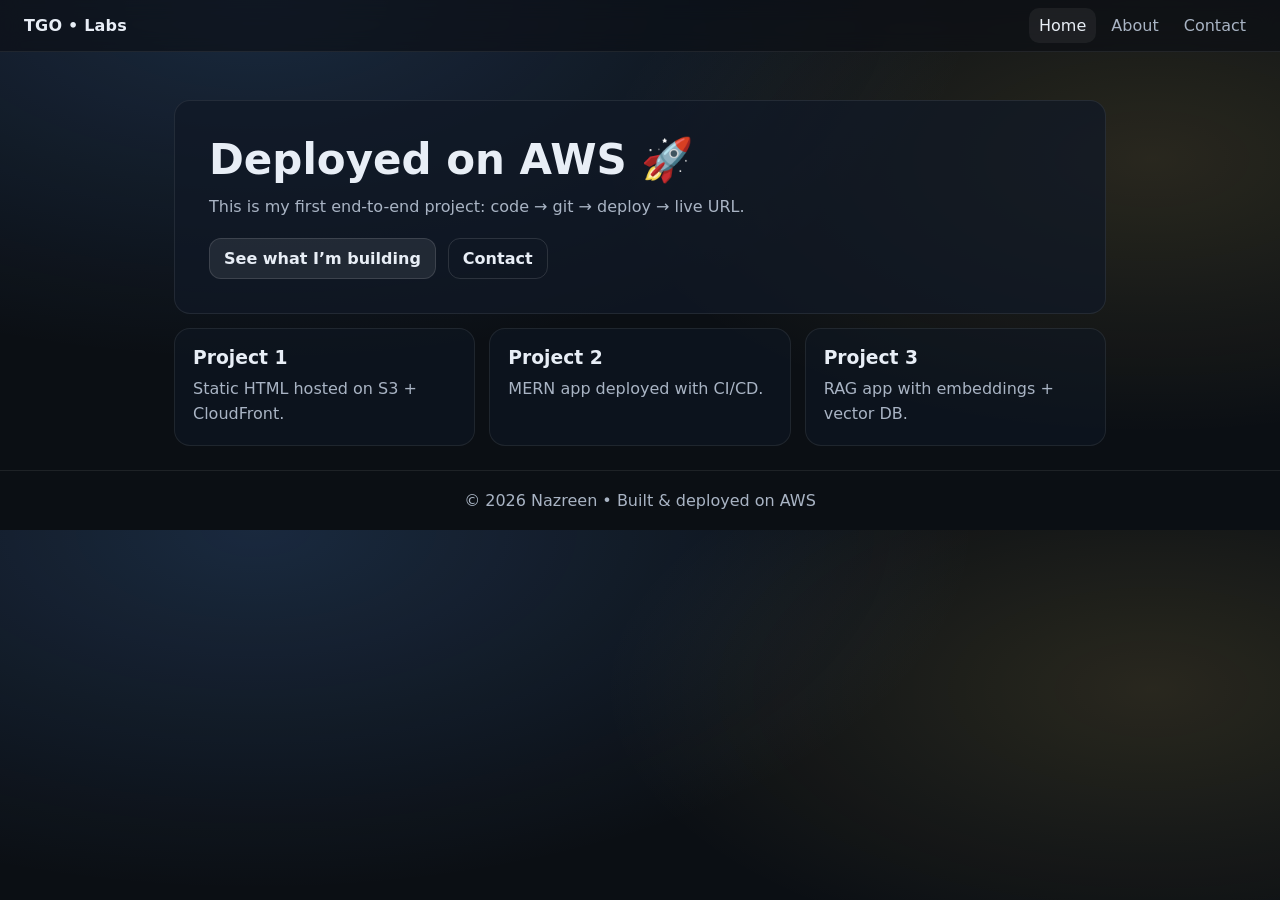
==== index.html @ f91905b4 "Protfolio Base" ====
<!doctype html>
<html lang="en">
<head>
  <meta charset="UTF-8" />
  <meta name="viewport" content="width=device-width, initial-scale=1.0" />
  <title>Nazreen’s AWS Site</title>
  <link rel="stylesheet" href="./styles.css" />
</head>
<body>
  <header class="nav">
    <div class="brand">TGO • Labs</div>
    <nav>
      <a class="active" href="./index.html">Home</a>
      <a href="./about.html">About</a>
      <a href="./contact.html">Contact</a>
    </nav>
  </header>

  <main class="container">
    <section class="hero">
      <h1>Deployed on AWS 🚀</h1>
      <p>
        This is my first end-to-end project: code → git → deploy → live URL.
      </p>
      <div class="cta">
        <a class="btn" href="./about.html">See what I’m building</a>
        <a class="btn ghost" href="./contact.html">Contact</a>
      </div>
    </section>

    <section class="cards">
      <article class="card">
        <h3>Project 1</h3>
        <p>Static HTML hosted on S3 + CloudFront.</p>
      </article>
      <article class="card">
        <h3>Project 2</h3>
        <p>MERN app deployed with CI/CD.</p>
      </article>
      <article class="card">
        <h3>Project 3</h3>
        <p>RAG app with embeddings + vector DB.</p>
      </article>
    </section>
  </main>

  <footer class="footer">
    <span>© <span id="year"></span> Nazreen • Built & deployed on AWS</span>
  </footer>

  <script>
    document.getElementById("year").textContent = new Date().getFullYear();
  </script>
</body>
</html>
---- styles.css ----
:root{
  --bg:#0b0f14;
  --card:#101826;
  --text:#e8eef6;
  --muted:#a9b4c4;
  --line:rgba(255,255,255,.08);
  --radius:16px;
}
*{box-sizing:border-box}
body{
  margin:0;
  font-family: ui-sans-serif, system-ui, -apple-system, Segoe UI, Roboto, Arial;
  background: radial-gradient(1200px 600px at 20% 0%, rgba(92,160,255,.18), transparent 60%),
              radial-gradient(1000px 500px at 90% 30%, rgba(255,217,102,.12), transparent 55%),
              var(--bg);
  color:var(--text);
}
a{color:inherit; text-decoration:none}
.container{max-width:980px; margin:0 auto; padding:24px}
.nav{
  position:sticky; top:0;
  display:flex; align-items:center; justify-content:space-between;
  padding:16px 24px;
  border-bottom:1px solid var(--line);
  backdrop-filter: blur(10px);
  background: rgba(11,15,20,.65);
}
.brand{font-weight:700; letter-spacing:.2px}
nav a{
  padding:8px 10px;
  border-radius:10px;
  color:var(--muted);
}
nav a.active, nav a:hover{
  color:var(--text);
  background: rgba(255,255,255,.06);
}
.hero{
  margin-top:24px;
  padding:34px;
  border:1px solid var(--line);
  border-radius: var(--radius);
  background: rgba(16,24,38,.75);
}
.hero h1{margin:0 0 10px; font-size:42px}
.hero p{margin:0; color:var(--muted); font-size:16px; line-height:1.6}
.cta{display:flex; gap:12px; margin-top:18px; flex-wrap:wrap}
.btn{
  display:inline-flex; align-items:center; justify-content:center;
  padding:10px 14px;
  border-radius:12px;
  border:1px solid rgba(255,255,255,.12);
  background: rgba(255,255,255,.08);
  color:var(--text);
  font-weight:600;
  cursor:pointer;
}
.btn.ghost{background:transparent}
.cards{
  display:grid;
  grid-template-columns: repeat(3, 1fr);
  gap:14px;
  margin-top:14px;
}
.card{
  padding:18px;
  border-radius: var(--radius);
  border:1px solid var(--line);
  background: rgba(16,24,38,.55);
}
.card h3{margin:0 0 8px}
.card p{margin:0; color:var(--muted); line-height:1.6}
.page{
  margin-top:18px;
  border:1px solid var(--line);
  border-radius: var(--radius);
  background: rgba(16,24,38,.55);
}
.page h1{margin:0 0 12px}
.list{color:var(--muted); line-height:1.9}
.form{display:grid; gap:12px; max-width:520px}
label{display:grid; gap:6px; color:var(--muted)}
input, textarea{
  padding:12px 12px;
  border-radius:12px;
  border:1px solid rgba(255,255,255,.12);
  background: rgba(0,0,0,.2);
  color:var(--text);
  outline:none;
}
.footer{
  padding:20px 24px;
  border-top:1px solid var(--line);
  color:var(--muted);
  text-align:center;
}
@media (max-width: 860px){
  .cards{grid-template-columns:1fr}
  .hero h1{font-size:32px}
}
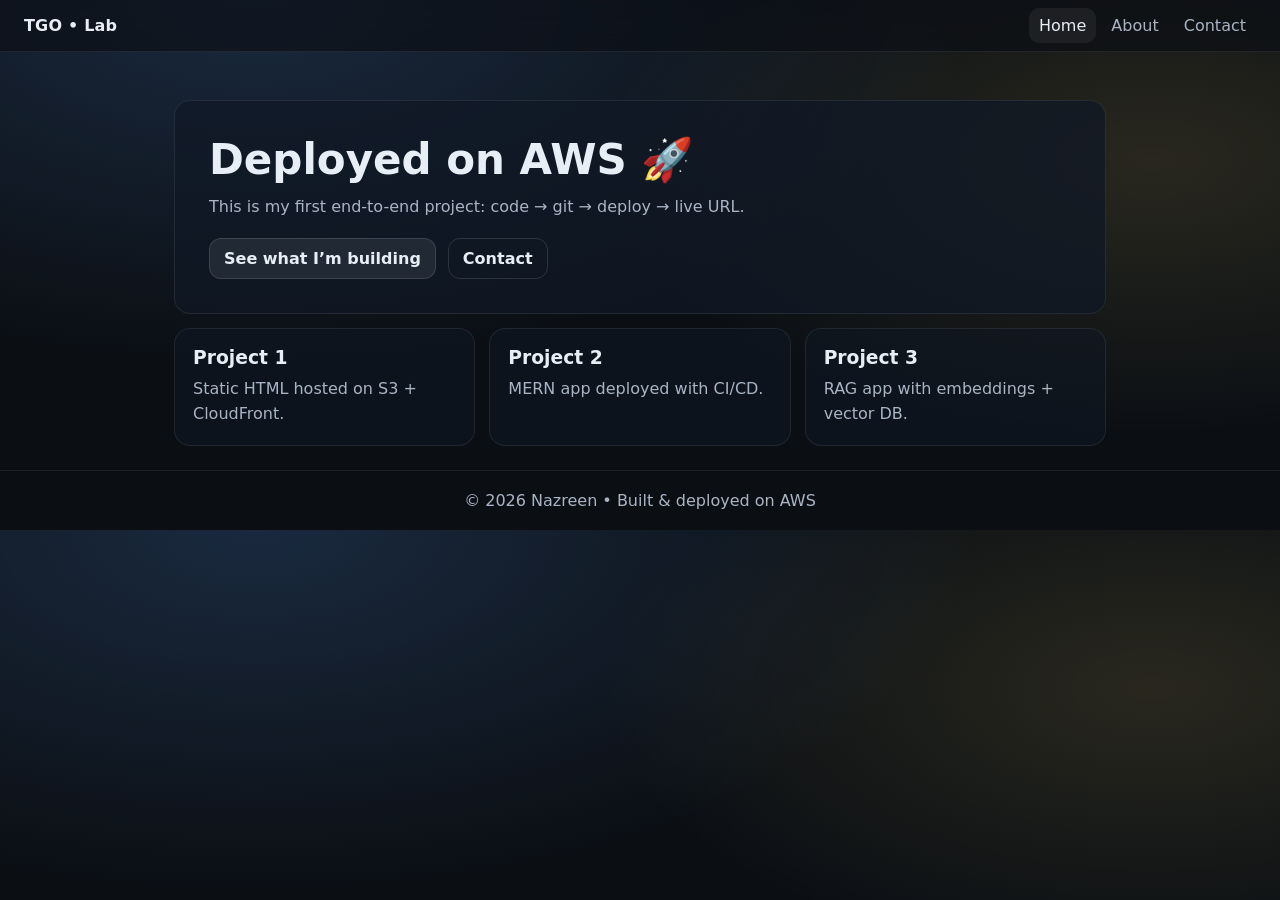
==== commit 2f361ecb: "Testing CI/CD" ====
--- a/index.html
+++ b/index.html
@@ -3,12 +3,12 @@
 <head>
   <meta charset="UTF-8" />
   <meta name="viewport" content="width=device-width, initial-scale=1.0" />
-  <title>Nazreen’s AWS Site</title>
+  <title>Nazreen’s Portfolio</title>
   <link rel="stylesheet" href="./styles.css" />
 </head>
 <body>
   <header class="nav">
-    <div class="brand">TGO • Labs</div>
+    <div class="brand">TGO • Lab</div>
     <nav>
       <a class="active" href="./index.html">Home</a>
       <a href="./about.html">About</a>
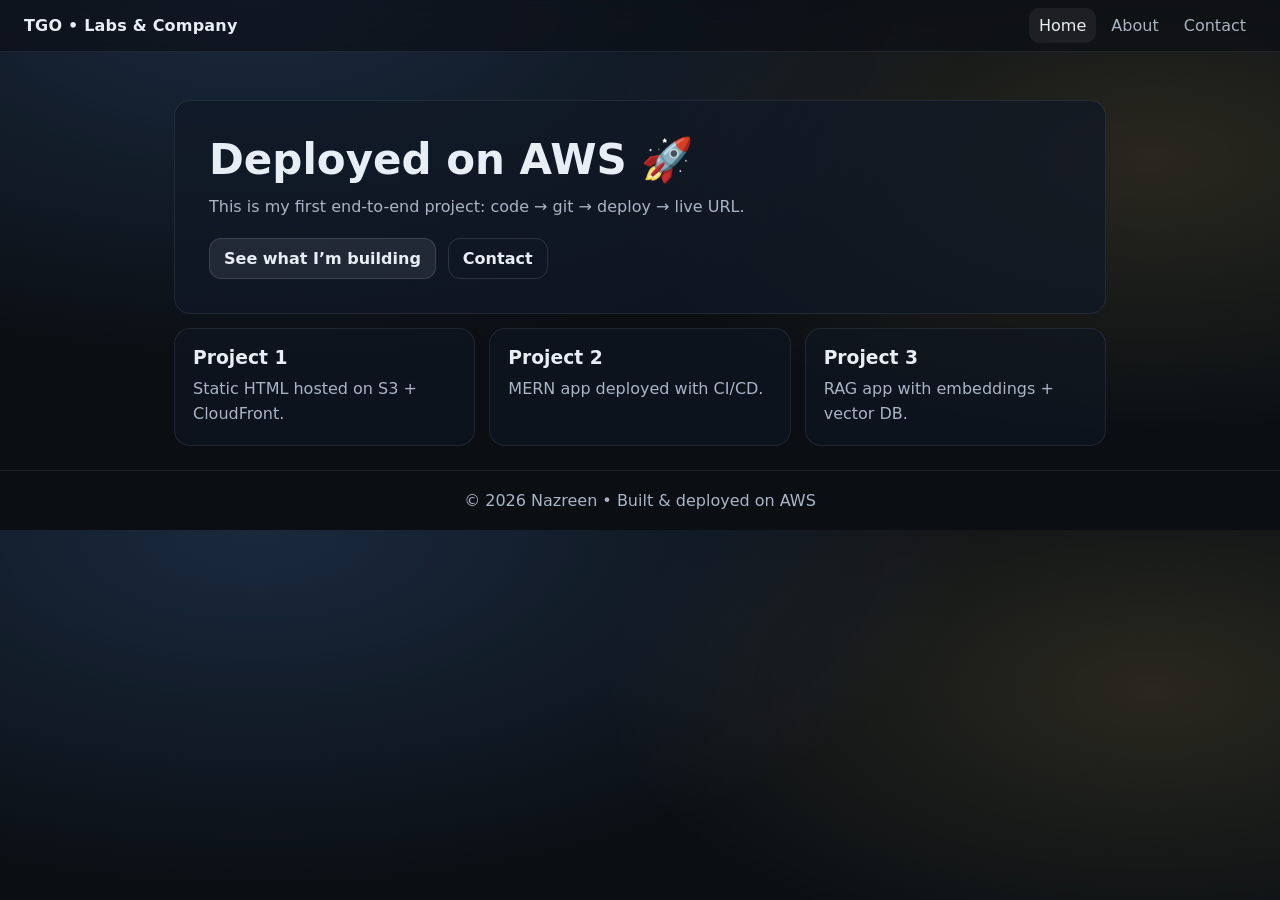
==== commit 8b27fd63: "S" ====
--- a/index.html
+++ b/index.html
@@ -8,7 +8,7 @@
 </head>
 <body>
   <header class="nav">
-    <div class="brand">TGO • Lab</div>
+    <div class="brand">TGO • Labs & Company</div>
     <nav>
       <a class="active" href="./index.html">Home</a>
       <a href="./about.html">About</a>
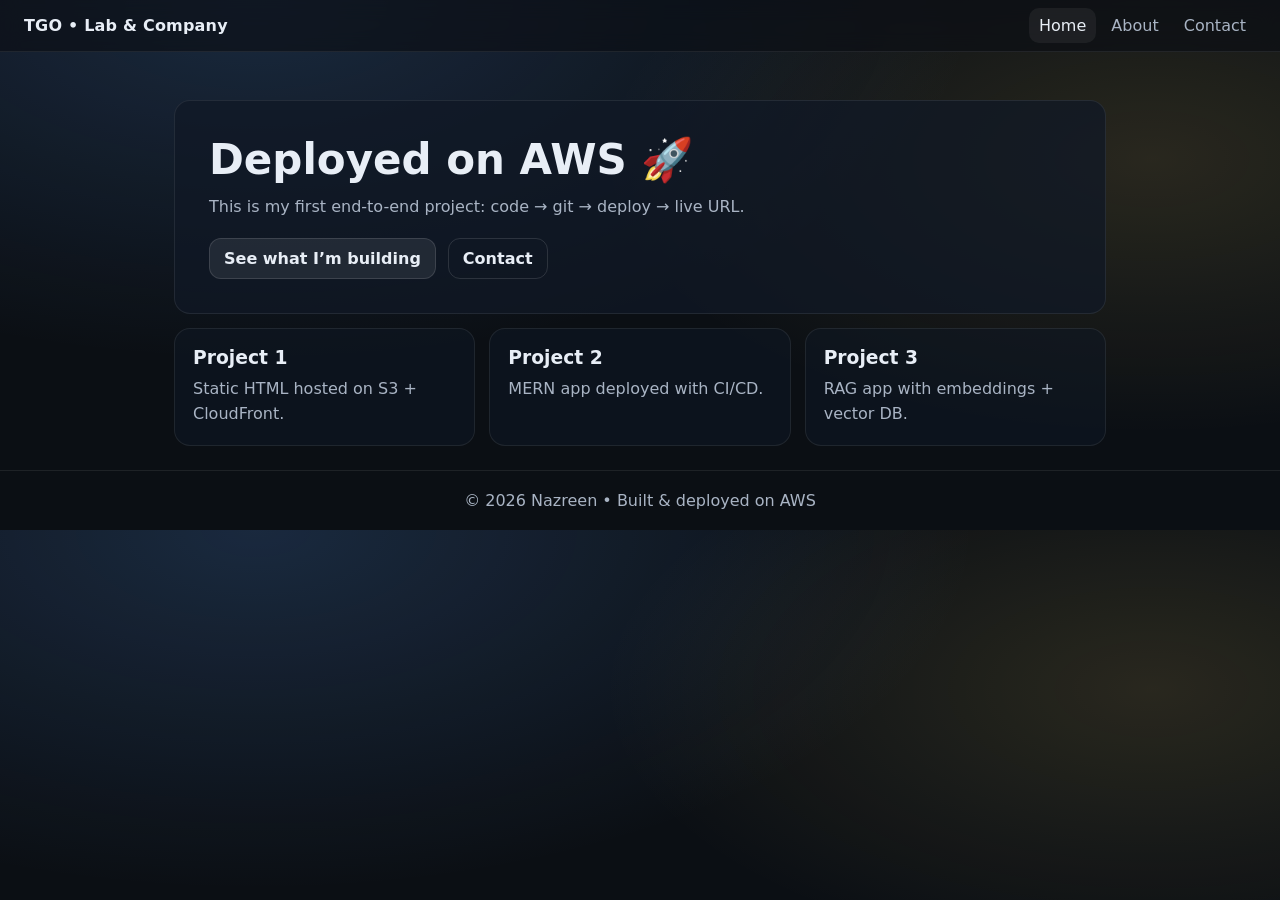
==== commit 1b223bef: "Updates" ====
--- a/index.html
+++ b/index.html
@@ -8,7 +8,7 @@
 </head>
 <body>
   <header class="nav">
-    <div class="brand">TGO • Labs & Company</div>
+    <div class="brand">TGO • Lab & Company</div>
     <nav>
       <a class="active" href="./index.html">Home</a>
       <a href="./about.html">About</a>
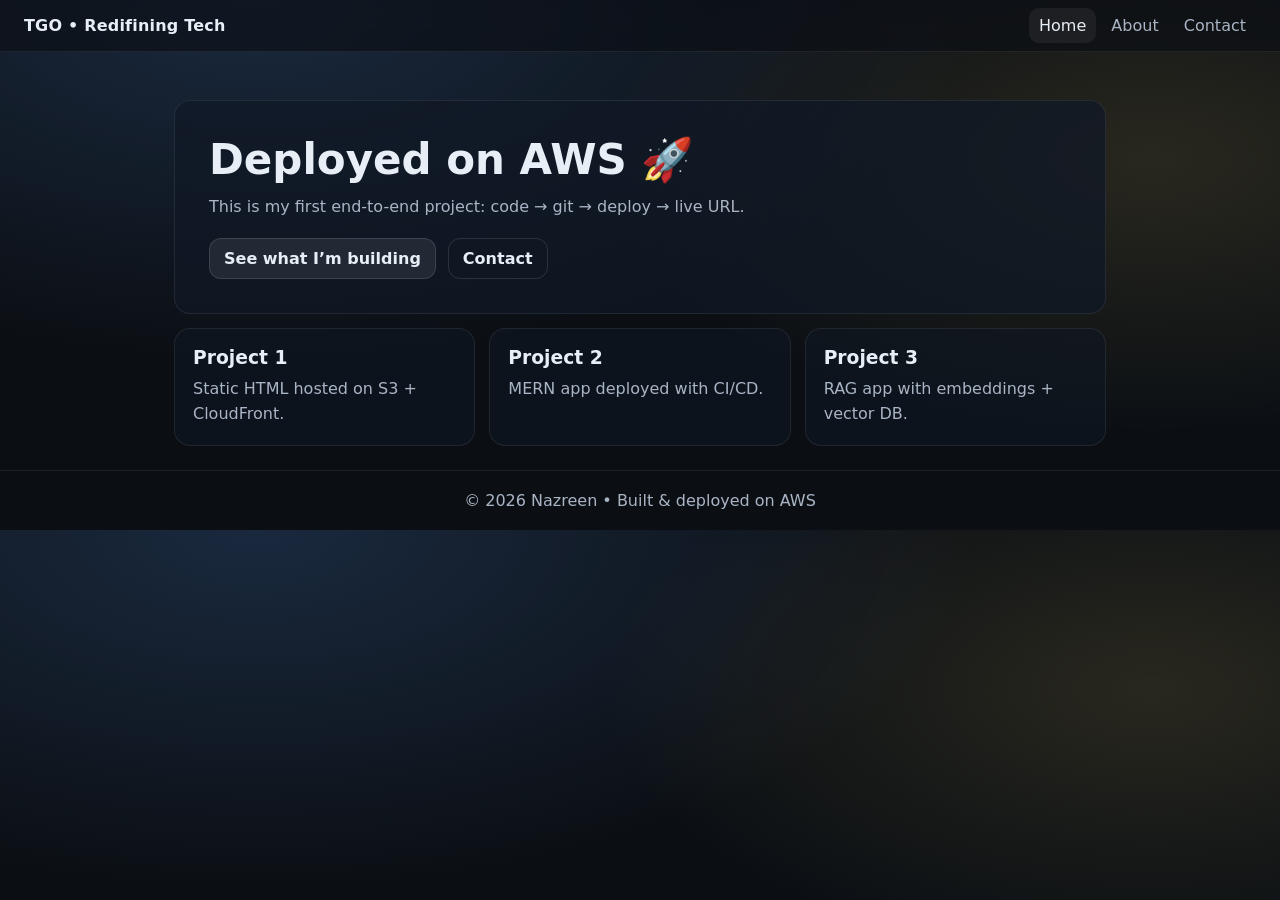
==== commit f145d8bc: "Checking automated commit final" ====
--- a/index.html
+++ b/index.html
@@ -8,7 +8,7 @@
 </head>
 <body>
   <header class="nav">
-    <div class="brand">TGO • Lab & Company</div>
+    <div class="brand">TGO • Redifining Tech</div>
     <nav>
       <a class="active" href="./index.html">Home</a>
       <a href="./about.html">About</a>
